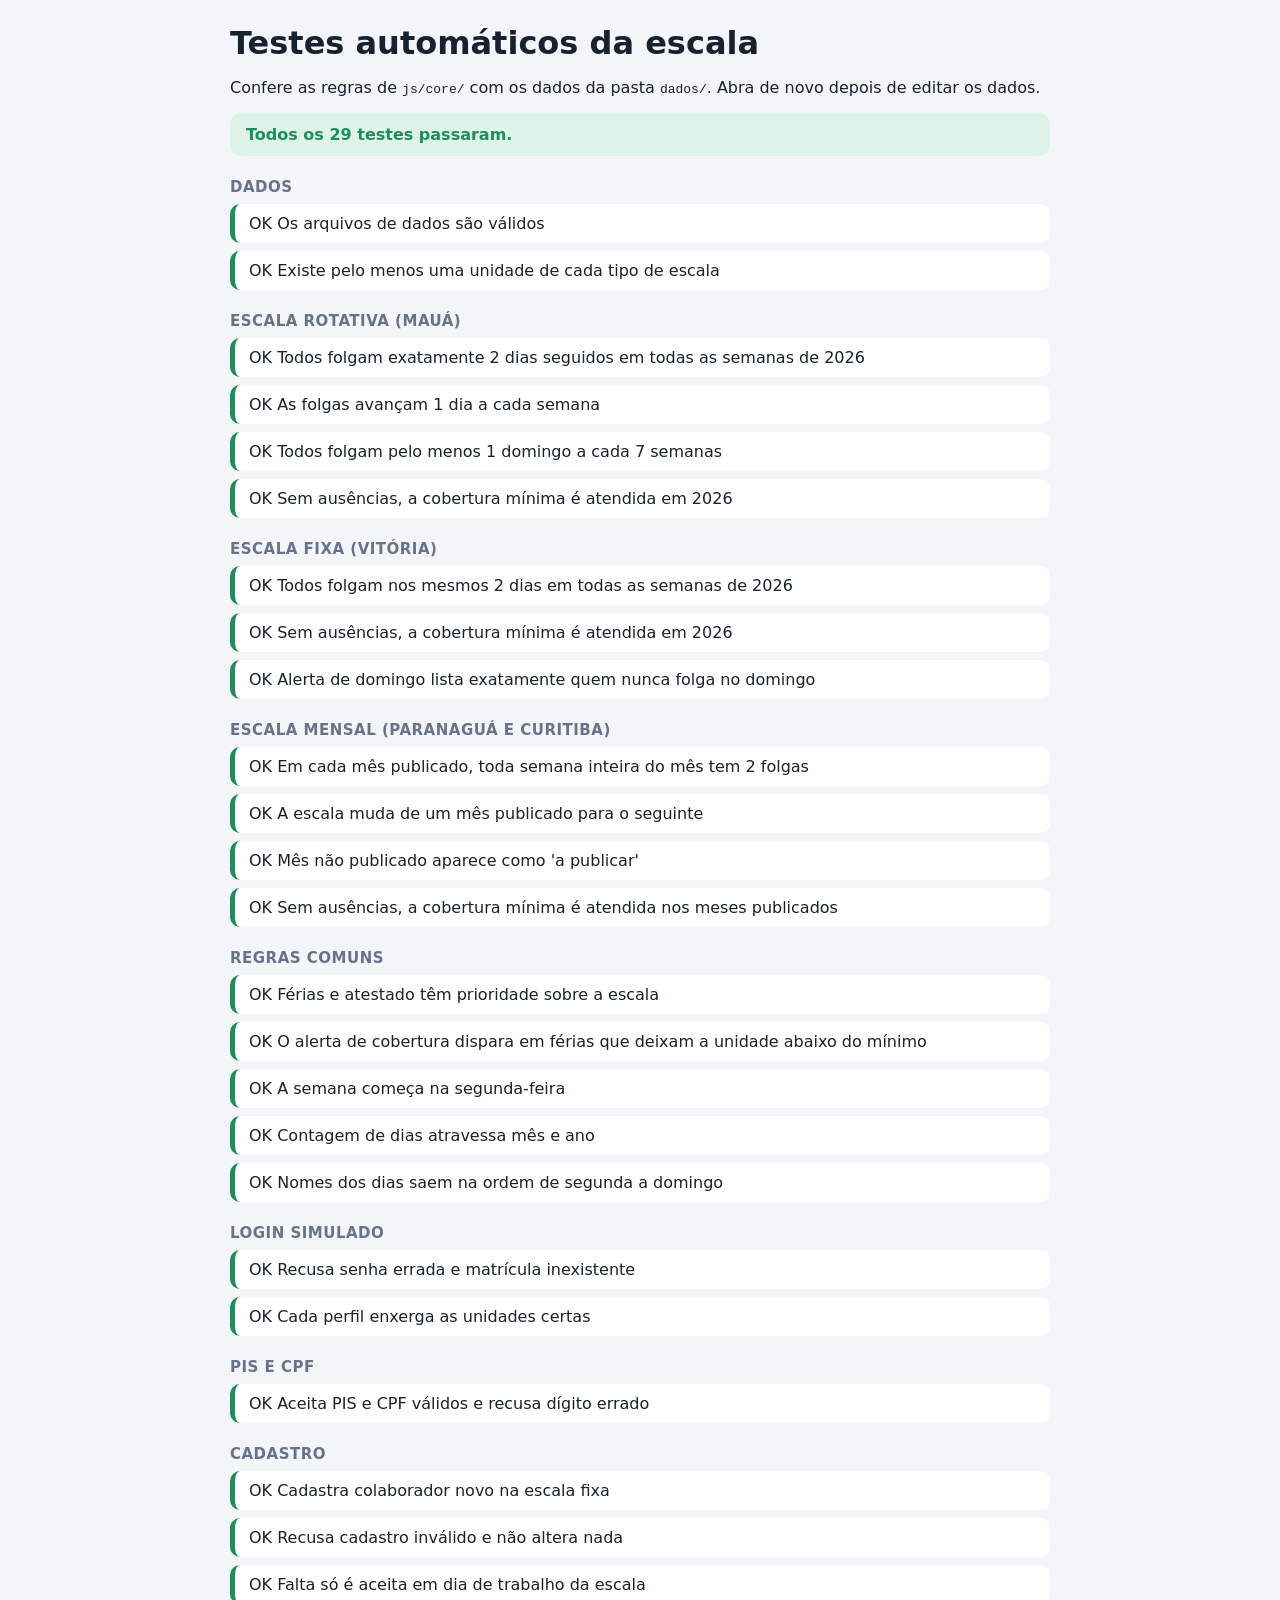
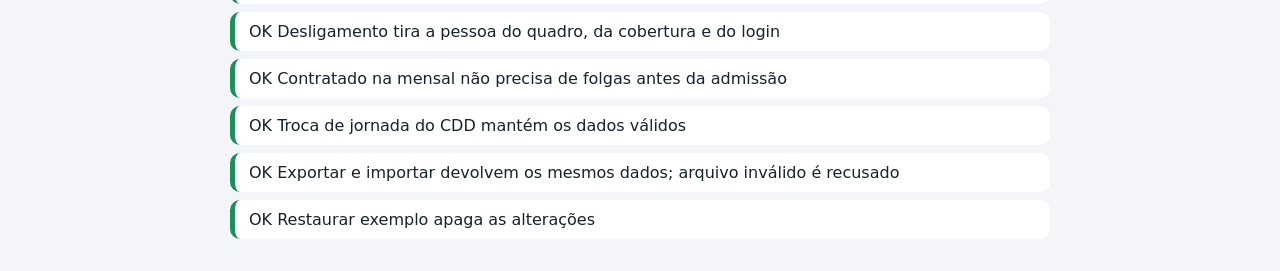
==== testes.html @ 209cbd1e "Cadastro de jornada, equipe e ocorrências com perfis de liderança (v0.5) Etapa 1 do plano de absente" ====
<!DOCTYPE html>
<html lang="pt-BR">
<head>
  <meta charset="UTF-8">
  <meta name="viewport" content="width=device-width, initial-scale=1">
  <meta name="robots" content="noindex, nofollow">
  <link rel="icon" href="data:image/svg+xml,%3Csvg xmlns=%27http://www.w3.org/2000/svg%27 viewBox=%270 0 64 64%27%3E%3Crect width=%2764%27 height=%2764%27 rx=%2714%27 fill=%27%23f5b800%27/%3E%3Ctext x=%2732%27 y=%2742%27 font-family=%27Arial%27 font-size=%2724%27 font-weight=%27bold%27 text-anchor=%27middle%27 fill=%27%230d1b2e%27%3E5x2%3C/text%3E%3C/svg%3E">
  <title>Escala 5x2 - Testes automáticos</title>
  <style>
    body { font-family: "Segoe UI", system-ui, Arial, sans-serif; background: #f3f5f9; color: #17212f; margin: 0; padding: 24px; }
    main { max-width: 820px; margin: 0 auto; }
    h1 { margin: 0 0 6px; }
    h2 { font-size: 15px; margin: 22px 0 8px; color: #667388; text-transform: uppercase; letter-spacing: .5px; }
    #resumo { font-weight: 700; padding: 12px 16px; border-radius: 12px; }
    .ok-geral { background: #ddf3e8; color: #1e8e5a; }
    .falha-geral { background: #fde3e0; color: #c0392b; }
    ul { list-style: none; padding: 0; margin: 0; }
    li { background: #fff; border-radius: 10px; padding: 10px 14px; margin-bottom: 8px; border-left: 5px solid #1e8e5a; }
    li.falha { border-color: #c0392b; }
    li small { display: block; color: #c0392b; margin-top: 4px; }
  </style>
</head>
<body>
<main>
  <h1>Testes automáticos da escala</h1>
  <p>Confere as regras de <code>js/core/</code> com os dados da pasta <code>dados/</code>. Abra de novo depois de editar os dados.</p>
  <p id="resumo"></p>
  <div id="lista"></div>
</main>

<script src="dados/geral.js"></script>
<script src="dados/unidades/maua.js"></script>
<script src="dados/unidades/vitoria.js"></script>
<script src="dados/unidades/paranagua.js"></script>
<script src="dados/unidades/curitiba.js"></script>
<script src="js/core/datas.js"></script>
<script src="js/core/documentos.js"></script>
<script src="js/core/regras/base.js"></script>
<script src="js/core/regras/fixa.js"></script>
<script src="js/core/regras/rotativa.js"></script>
<script src="js/core/regras/mensal.js"></script>
<script src="js/core/escala.js"></script>
<script src="js/core/repositorio.js"></script>
<script src="js/core/sessao.js"></script>
<script>
(function () {
  "use strict";
  const E = window.Escala;
  // Chave própria: os testes nunca mexem nos dados que o usuário cadastrou.
  E.repositorio.carregar({ chave: "escala5x2.testes", limpar: true });
  const { datas: D, escala: R, sessao: S, regras, repositorio: Repo, documentos: Doc } = E;
  const dados = () => E.dados;
  const grupos = [];
  let grupo = null;

  const secao = (nome) => { grupo = { nome, itens: [] }; grupos.push(grupo); };
  function teste(nome, fn) {
    try {
      const r = fn();
      grupo.itens.push({ nome, ok: r === true, msg: r === true ? "" : String(r) });
    } catch (e) {
      grupo.itens.push({ nome, ok: false, msg: e.message });
    }
  }

  /* ---------- Apoio ---------- */
  const ANO = 2026;
  const doTipo = (tipo) => R.unidades().filter((u) => u.tipoEscala === tipo);
  const segundasDoAno = () => {
    const s0 = D.segundaDaSemana(new Date(ANO, 0, 5));
    return Array.from({ length: 52 }, (_, i) => D.addDias(s0, i * 7));
  };
  const diasDoAno = () => Array.from({ length: 365 }, (_, i) => D.addDias(new Date(ANO, 0, 1), i));
  const folgasNaSemana = (p, seg) =>
    Array.from({ length: 7 }, (_, i) => D.addDias(seg, i)).filter((d) => R.situacaoNaEscala(p, d) === "folga").map((d) => d.getDay());
  const mesesPublicados = (u) => Object.keys(u.meses).sort().map((k) => D.deIso(`${k}-01`));
  const diasDoMes = (m) => Array.from({ length: D.diasNoMes(m) }, (_, i) => new Date(m.getFullYear(), m.getMonth(), i + 1));

  function coberturaSemAusencias(u, dias) {
    for (const d of dias) {
      for (const [funcao, minimo] of Object.entries(u.coberturaMinima)) {
        const n = u.equipe.filter((p) => p.funcao === funcao && R.situacaoNaEscala(p, d) === "trabalho").length;
        if (n < minimo) return `${u.nome}, ${D.iso(d)}: ${n} ${funcao}s (mínimo ${minimo})`;
      }
    }
    return true;
  }

  /* ---------- Dados ---------- */
  secao("Dados");
  teste("Os arquivos de dados são válidos", () => {
    const erros = R.validarDados();
    return erros.length === 0 || erros.join(" | ");
  });
  teste("Existe pelo menos uma unidade de cada tipo de escala", () =>
    ["rotativa", "fixa", "mensal"].every((t) => doTipo(t).length) || "falta algum tipo");

  /* ---------- Rotativa ---------- */
  secao("Escala rotativa (Mauá)");
  teste(`Todos folgam exatamente 2 dias seguidos em todas as semanas de ${ANO}`, () => {
    for (const u of doTipo("rotativa")) for (const p of u.equipe) for (const seg of segundasDoAno()) {
      const f = folgasNaSemana(p, seg);
      if (f.length !== 2) return `${p.nome}, semana de ${D.iso(seg)}: ${f.length} folgas`;
    }
    return true;
  });
  teste("As folgas avançam 1 dia a cada semana", () => {
    const inicioDoPar = (dias) => {
      const idx = dias.map((d) => (d + 6) % 7);
      return idx.find((k) => idx.includes((k + 1) % 7));
    };
    for (const u of doTipo("rotativa")) for (const p of u.equipe) {
      const semanas = segundasDoAno();
      for (let i = 1; i < semanas.length; i++) {
        const antes = inicioDoPar(regras.rotativa.folgasDaSemana(p, semanas[i - 1], u));
        const depois = inicioDoPar(regras.rotativa.folgasDaSemana(p, semanas[i], u));
        if (depois !== (antes + 1) % 7) return `${p.nome}: não avançou na semana de ${D.iso(semanas[i])}`;
      }
    }
    return true;
  });
  teste("Todos folgam pelo menos 1 domingo a cada 7 semanas", () => {
    for (const u of doTipo("rotativa")) for (const p of u.equipe) {
      const doms = segundasDoAno().map((s) => D.addDias(s, 6));
      for (let i = 0; i + 7 <= doms.length; i++) {
        if (!doms.slice(i, i + 7).some((d) => R.situacaoNaEscala(p, d) === "folga")) return `${p.nome}: sem domingo a partir de ${D.iso(doms[i])}`;
      }
    }
    return true;
  });
  teste(`Sem ausências, a cobertura mínima é atendida em ${ANO}`, () => {
    for (const u of doTipo("rotativa")) { const r = coberturaSemAusencias(u, diasDoAno()); if (r !== true) return r; }
    return true;
  });

  /* ---------- Fixa ---------- */
  secao("Escala fixa (Vitória)");
  teste(`Todos folgam nos mesmos 2 dias em todas as semanas de ${ANO}`, () => {
    for (const u of doTipo("fixa")) for (const p of u.equipe) {
      const esperado = [...p.folgas].sort().join();
      for (const seg of segundasDoAno()) {
        const f = folgasNaSemana(p, seg).sort().join();
        if (f !== esperado) return `${p.nome}, semana de ${D.iso(seg)}: ${f} (esperado ${esperado})`;
      }
    }
    return true;
  });
  teste(`Sem ausências, a cobertura mínima é atendida em ${ANO}`, () => {
    for (const u of doTipo("fixa")) { const r = coberturaSemAusencias(u, diasDoAno()); if (r !== true) return r; }
    return true;
  });
  teste("Alerta de domingo lista exatamente quem nunca folga no domingo", () => {
    for (const u of doTipo("fixa")) {
      const esperado = u.equipe.filter((p) => !p.folgas.includes(0)).map((p) => p.matricula).join();
      const obtido = R.semDomingoDeFolga(u, D.hoje()).map((p) => p.matricula).join();
      if (esperado !== obtido) return `${u.nome}: esperado [${esperado}], obtido [${obtido}]`;
    }
    return true;
  });

  /* ---------- Mensal ---------- */
  secao("Escala mensal (Paranaguá e Curitiba)");
  teste("Em cada mês publicado, toda semana inteira do mês tem 2 folgas", () => {
    for (const u of doTipo("mensal")) for (const m of mesesPublicados(u)) {
      const fim = D.addDias(D.addMeses(m, 1), -1);
      for (let seg = D.segundaDaSemana(m); seg <= fim; seg = D.addDias(seg, 7)) {
        if (seg < m || D.addDias(seg, 6) > fim) continue; // semana atravessa o mês
        for (const p of u.equipe) {
          const f = folgasNaSemana(p, seg);
          if (f.length !== 2) return `${u.nome}, ${p.nome}, semana de ${D.iso(seg)}: ${f.length} folgas`;
        }
      }
    }
    return true;
  });
  teste("A escala muda de um mês publicado para o seguinte", () => {
    for (const u of doTipo("mensal")) {
      const chaves = Object.keys(u.meses).sort();
      for (let i = 1; i < chaves.length; i++) {
        const mudou = u.equipe.some((p) => u.meses[chaves[i]].folgas[p.matricula].join() !== u.meses[chaves[i - 1]].folgas[p.matricula].join());
        if (!mudou) return `${u.nome}: ${chaves[i]} igual a ${chaves[i - 1]}`;
      }
    }
    return true;
  });
  teste("Mês não publicado aparece como 'a publicar'", () => {
    const u = doTipo("mensal").find((x) => !x.meses["2026-11"]);
    if (!u) return true;
    return R.situacao(u.equipe[0], new Date(2026, 10, 10)) === "pendente" && R.statusDia(u, new Date(2026, 10, 10)) === "pendente"
      || "não ficou pendente";
  });
  teste("Sem ausências, a cobertura mínima é atendida nos meses publicados", () => {
    for (const u of doTipo("mensal")) {
      const r = coberturaSemAusencias(u, mesesPublicados(u).flatMap(diasDoMes));
      if (r !== true) return r;
    }
    return true;
  });

  /* ---------- Comum ---------- */
  secao("Regras comuns");
  teste("Férias e atestado têm prioridade sobre a escala", () => {
    for (const u of R.unidades()) for (const a of u.ausencias) {
      const p = R.porMatricula(a.matricula);
      for (const dia of [a.inicio, a.fim]) {
        if (R.situacao(p, D.deIso(dia)) !== a.tipo) return `${p.nome} em ${dia} não aparece como ${a.tipo}`;
      }
    }
    return true;
  });
  teste("O alerta de cobertura dispara em férias que deixam a unidade abaixo do mínimo", () => {
    const u = R.unidade("maua");
    const ferias = u.ausencias.find((a) => a.tipo === "ferias");
    for (let d = D.deIso(ferias.inicio); d <= D.deIso(ferias.fim); d = D.addDias(d, 1)) {
      if (R.statusDia(u, d) === "baixa") return true;
    }
    return "nenhum dia abaixo do mínimo durante as férias";
  });
  teste("A semana começa na segunda-feira", () =>
    D.iso(D.segundaDaSemana(D.deIso("2026-10-04"))) === "2026-09-28" || "início da semana errado");
  teste("Contagem de dias atravessa mês e ano", () =>
    D.diasEntre(D.deIso("2026-12-30"), D.deIso("2027-01-02")) === 3 || "contagem errada");
  teste("Nomes dos dias saem na ordem de segunda a domingo", () =>
    D.nomesDias([0, 6]) === "Sábado e Domingo" || D.nomesDias([0, 6]));

  /* ---------- Login ---------- */
  secao("Login simulado");
  const senha = () => dados().senhaDemo;
  teste("Recusa senha errada e matrícula inexistente", () =>
    (!!S.entrar("10001", "senha-errada").erro && !!S.entrar("99999", senha()).erro) || "aceitou acesso inválido");
  teste("Cada perfil enxerga as unidades certas", () => {
    const vis = (m) => S.entrar(m, senha()).usuario;
    const c = vis("10001"), s = vis("92001"), co = vis("80002"), g = vis("90000");
    S.sair();
    const ok = c.perfil === "colaborador" && c.unidadeIds.join() === "maua" &&
               s.perfil === "supervisor" && s.unidadeIds.join() === "vitoria" &&
               co.perfil === "coordenador" && co.unidadeIds.join() === "paranagua,curitiba" &&
               g.perfil === "gerente" && g.unidadeIds.length === R.unidades().length;
    return ok || JSON.stringify({ c, s, co, g });
  });

  /* ---------- Documentos ---------- */
  secao("PIS e CPF");
  teste("Aceita PIS e CPF válidos e recusa dígito errado", () =>
    (Doc.pisValido("14087560224") && !Doc.pisValido("14087560225") &&
     Doc.cpfValido("52998224725") && !Doc.cpfValido("52998224726") &&
     !Doc.pisOuCpfValido("11111111111")) || "validação de documento errada");

  /* ---------- Cadastro (repositório) ---------- */
  secao("Cadastro");
  const novo = (extra = {}) => ({ nome: "Teste Silva", matricula: "29999", pis: "52998224725", funcao: "Motorista", rota: "Rota 299", folgas: [6, 0], ...extra });

  teste("Cadastra colaborador novo na escala fixa", () => {
    const r = Repo.salvarPessoa("vitoria", novo());
    if (r.erros) return r.erros.join(" | ");
    const p = R.porMatricula("29999");
    return (p && R.situacao(p, D.deIso("2026-10-03")) === "folga" && R.situacao(p, D.deIso("2026-10-05")) === "trabalho") || "não entrou na escala";
  });
  teste("Recusa cadastro inválido e não altera nada", () => {
    const antes = JSON.stringify(E.dados);
    const casos = [
      Repo.salvarPessoa("vitoria", novo({ matricula: "29998", pis: "11293438965" })), // PIS repetido
      Repo.salvarPessoa("vitoria", novo({ matricula: "29998", pis: "12345678901" })), // PIS inválido
      Repo.salvarPessoa("vitoria", novo({ matricula: "29998", folgas: [3, 3] })),     // folgas iguais
      Repo.salvarPessoa("vitoria", novo({ pis: "39053344705" })),                     // matrícula repetida
    ];
    const aceitou = casos.findIndex((r) => !r.erros);
    if (aceitou >= 0) return `caso ${aceitou + 1} foi aceito`;
    return JSON.stringify(E.dados) === antes || "os dados mudaram mesmo com erro";
  });
  teste("Falta só é aceita em dia de trabalho da escala", () => {
    // Folgas de sábado e domingo: 27/09 é domingo, 28/09 é segunda.
    const folga = Repo.salvarOcorrencia("vitoria", { matricula: "29999", tipo: "falta", inicio: "2026-09-27", fim: "2026-09-27" });
    const trabalho = Repo.salvarOcorrencia("vitoria", { matricula: "29999", tipo: "falta", inicio: "2026-09-28", fim: "2026-09-28" });
    return (!!folga.erros && trabalho.ok && R.situacao(R.porMatricula("29999"), D.deIso("2026-09-28")) === "falta") || "regra da falta errada";
  });
  teste("Desligamento tira a pessoa do quadro, da cobertura e do login", () => {
    const r = Repo.desligarPessoa("29999", "2026-09-30"); // data no passado
    if (r.erros) return r.erros.join(" | ");
    const p = R.porMatricula("29999");
    const u = R.unidade("vitoria");
    const fora = R.situacao(p, D.deIso("2026-10-01")) === "inativo" && !R.equipeAtiva(u, D.deIso("2026-10-01")).includes(p);
    const dentro = R.situacao(p, D.deIso("2026-09-28")) === "falta"; // histórico preservado
    return (fora && dentro && !!S.entrar("29999", senha()).erro) || "desligamento não aplicado";
  });
  teste("Contratado na mensal não precisa de folgas antes da admissão", () => {
    const base = { nome: "Novo Mensal", matricula: "49999", pis: "39053344705", funcao: "Ajudante", rota: "Rota 499", admissao: "2026-10-01" };
    const semOutubro = Repo.salvarPessoa("curitiba", { ...base, folgasMensais: { "2026-11": [2, 3] } });
    const completo = Repo.salvarPessoa("curitiba", { ...base, folgasMensais: { "2026-10": [2, 3], "2026-11": [2, 3] } });
    return (!!semOutubro.erros && completo.ok) || JSON.stringify({ semOutubro, completo });
  });
  teste("Troca de jornada do CDD mantém os dados válidos", () => {
    const r = Repo.salvarUnidade("vitoria", { tipoEscala: "rotativa", inicioCiclo: "2026-01-05", coberturaMinima: { Motorista: 2, Ajudante: 2 } });
    const volta = Repo.salvarUnidade("vitoria", { tipoEscala: "fixa", coberturaMinima: { Motorista: 2, Ajudante: 2 } });
    return (r.ok && volta.ok && R.porMatricula("20001").folgas.join() === "6,0") || JSON.stringify({ r, volta });
  });
  teste("Exportar e importar devolvem os mesmos dados; arquivo inválido é recusado", () => {
    const texto = Repo.exportar();
    const lixo = Repo.importar("isto não é json");
    const ok = Repo.importar(texto);
    return (!!lixo.erros && ok.ok && Repo.exportar().includes('"49999"')) || "exportação/importação falhou";
  });
  teste("Restaurar exemplo apaga as alterações", () => {
    Repo.restaurarExemplo();
    return (!R.porMatricula("29999") && !R.porMatricula("49999") && !Repo.personalizado()) || "exemplo não restaurado";
  });

  /* ---------- Resultado ---------- */
  const todos = grupos.flatMap((g) => g.itens);
  const falhas = todos.filter((r) => !r.ok).length;
  const resumo = document.getElementById("resumo");
  resumo.textContent = falhas ? `${falhas} de ${todos.length} testes falharam.` : `Todos os ${todos.length} testes passaram.`;
  resumo.className = falhas ? "falha-geral" : "ok-geral";

  const lista = document.getElementById("lista");
  grupos.forEach((g) => {
    const h = document.createElement("h2");
    h.textContent = g.nome;
    const ul = document.createElement("ul");
    g.itens.forEach((r) => {
      const li = document.createElement("li");
      li.className = r.ok ? "" : "falha";
      li.textContent = (r.ok ? "OK  " : "FALHOU  ") + r.nome;
      if (!r.ok) {
        const s = document.createElement("small");
        s.textContent = r.msg;
        li.appendChild(s);
      }
      ul.appendChild(li);
    });
    lista.append(h, ul);
  });
})();
</script>
</body>
</html>
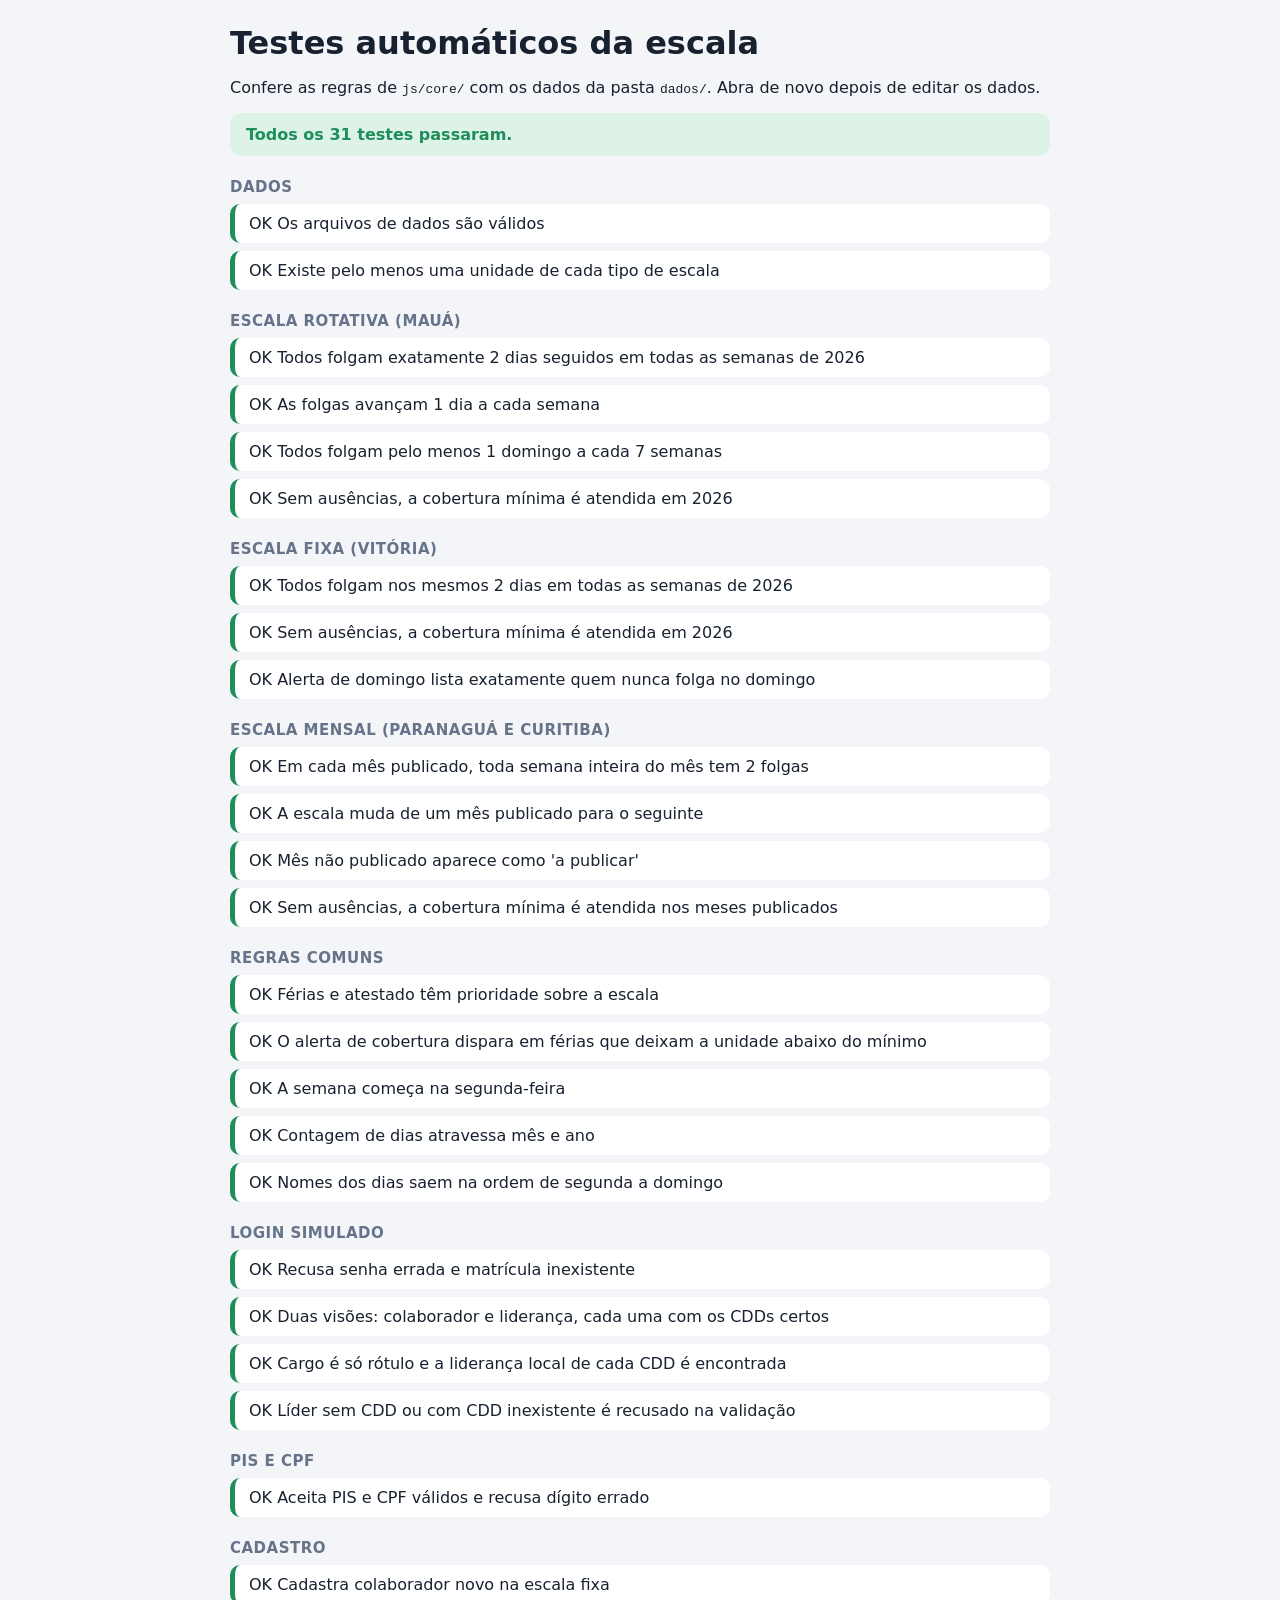
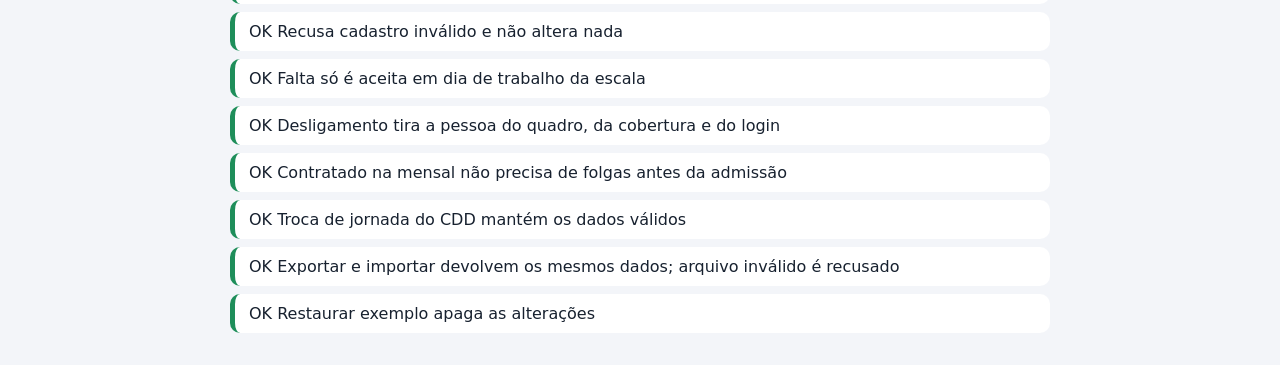
==== commit d213a526: "Duas visões: Liderança e Colaborador (v0.6) Supervisor, coordenador e gerente viam as mesmas telas; " ====
--- a/testes.html
+++ b/testes.html
@@ -28,20 +28,20 @@
   <div id="lista"></div>
 </main>
 
-<script src="dados/geral.js"></script>
-<script src="dados/unidades/maua.js"></script>
-<script src="dados/unidades/vitoria.js"></script>
-<script src="dados/unidades/paranagua.js"></script>
-<script src="dados/unidades/curitiba.js"></script>
-<script src="js/core/datas.js"></script>
-<script src="js/core/documentos.js"></script>
-<script src="js/core/regras/base.js"></script>
-<script src="js/core/regras/fixa.js"></script>
-<script src="js/core/regras/rotativa.js"></script>
-<script src="js/core/regras/mensal.js"></script>
-<script src="js/core/escala.js"></script>
-<script src="js/core/repositorio.js"></script>
-<script src="js/core/sessao.js"></script>
+<script src="dados/geral.js?v=0.6"></script>
+<script src="dados/unidades/maua.js?v=0.6"></script>
+<script src="dados/unidades/vitoria.js?v=0.6"></script>
+<script src="dados/unidades/paranagua.js?v=0.6"></script>
+<script src="dados/unidades/curitiba.js?v=0.6"></script>
+<script src="js/core/datas.js?v=0.6"></script>
+<script src="js/core/documentos.js?v=0.6"></script>
+<script src="js/core/regras/base.js?v=0.6"></script>
+<script src="js/core/regras/fixa.js?v=0.6"></script>
+<script src="js/core/regras/rotativa.js?v=0.6"></script>
+<script src="js/core/regras/mensal.js?v=0.6"></script>
+<script src="js/core/escala.js?v=0.6"></script>
+<script src="js/core/repositorio.js?v=0.6"></script>
+<script src="js/core/sessao.js?v=0.6"></script>
 <script>
 (function () {
   "use strict";
@@ -228,15 +228,30 @@
   const senha = () => dados().senhaDemo;
   teste("Recusa senha errada e matrícula inexistente", () =>
     (!!S.entrar("10001", "senha-errada").erro && !!S.entrar("99999", senha()).erro) || "aceitou acesso inválido");
-  teste("Cada perfil enxerga as unidades certas", () => {
+  teste("Duas visões: colaborador e liderança, cada uma com os CDDs certos", () => {
     const vis = (m) => S.entrar(m, senha()).usuario;
-    const c = vis("10001"), s = vis("92001"), co = vis("80002"), g = vis("90000");
+    const c = vis("10001"), sup = vis("92001"), coord = vis("80002"), ger = vis("90000");
     S.sair();
     const ok = c.perfil === "colaborador" && c.unidadeIds.join() === "maua" &&
-               s.perfil === "supervisor" && s.unidadeIds.join() === "vitoria" &&
-               co.perfil === "coordenador" && co.unidadeIds.join() === "paranagua,curitiba" &&
-               g.perfil === "gerente" && g.unidadeIds.length === R.unidades().length;
-    return ok || JSON.stringify({ c, s, co, g });
+               [sup, coord, ger].every((l) => l.perfil === "lideranca") &&
+               sup.unidadeIds.join() === "vitoria" &&
+               coord.unidadeIds.join() === "paranagua,curitiba" &&
+               ger.unidadeIds.length === R.unidades().length;
+    return ok || JSON.stringify({ c, sup, coord, ger });
+  });
+  teste("Cargo é só rótulo e a liderança local de cada CDD é encontrada", () => {
+    const ger = S.entrar("90000", senha()).usuario;
+    S.sair();
+    return (ger.funcao === "Gerente regional" &&
+            R.unidades().every((u) => R.liderancaLocal(u).length === 1)) || "liderança local ausente";
+  });
+  teste("Líder sem CDD ou com CDD inexistente é recusado na validação", () => {
+    const original = JSON.stringify(dados().liderancas);
+    dados().liderancas.push({ matricula: "70001", nome: "Sem Unidade", cargo: "Supervisor", unidades: [] });
+    dados().liderancas.push({ matricula: "70002", nome: "Unidade Errada", cargo: "Supervisor", unidades: ["xyz"] });
+    const erros = R.validarDados();
+    dados().liderancas = JSON.parse(original);
+    return (erros.length === 2) || erros.join(" | ");
   });
 
   /* ---------- Documentos ---------- */
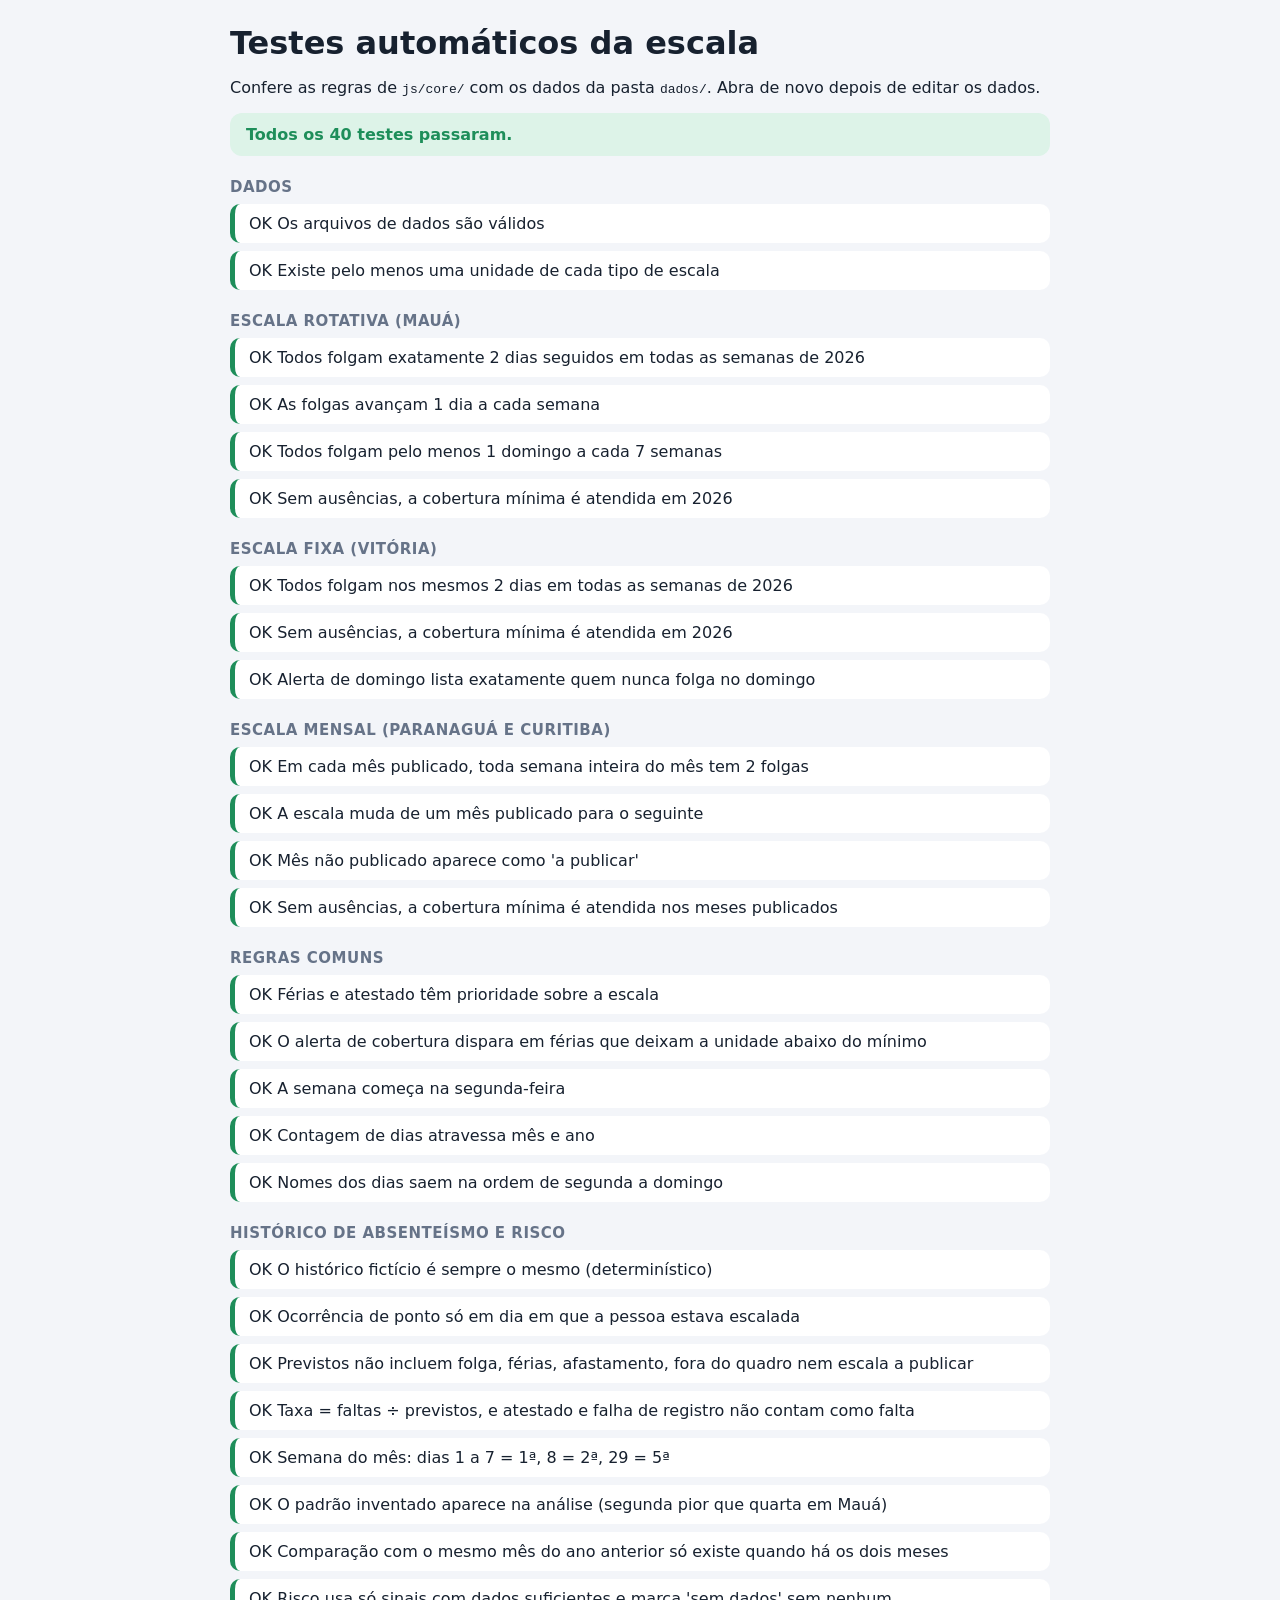
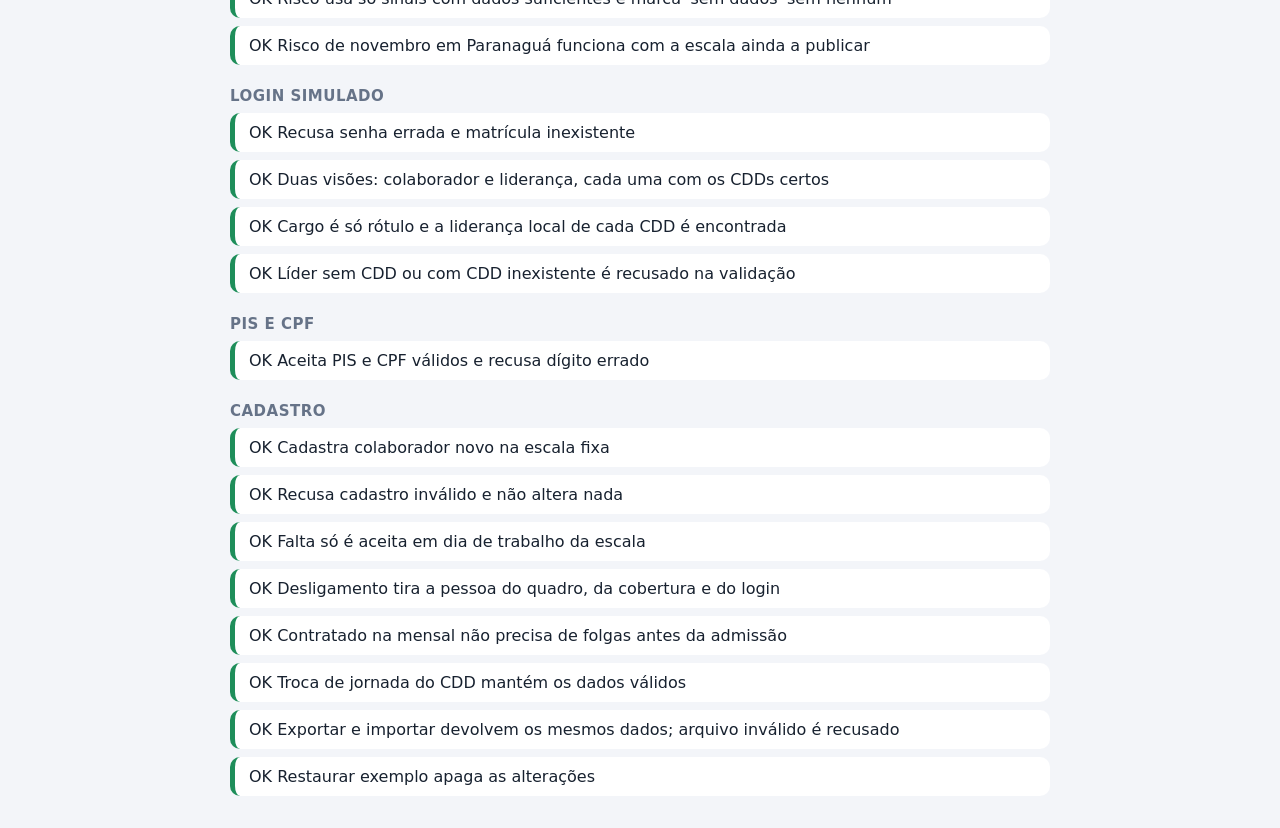
==== commit b08b019d: "Análise histórica de absenteísmo e calendário de risco (v0.9) Itens 2 e 3 do pedido do MBL, com hist" ====
--- a/testes.html
+++ b/testes.html
@@ -4,8 +4,8 @@
   <meta charset="UTF-8">
   <meta name="viewport" content="width=device-width, initial-scale=1">
   <meta name="robots" content="noindex, nofollow">
-  <link rel="icon" href="data:image/svg+xml,%3Csvg xmlns=%27http://www.w3.org/2000/svg%27 viewBox=%270 0 64 64%27%3E%3Crect width=%2764%27 height=%2764%27 rx=%2714%27 fill=%27%23f5b800%27/%3E%3Ctext x=%2732%27 y=%2742%27 font-family=%27Arial%27 font-size=%2724%27 font-weight=%27bold%27 text-anchor=%27middle%27 fill=%27%230d1b2e%27%3E5x2%3C/text%3E%3C/svg%3E">
-  <title>Escala 5x2 - Testes automáticos</title>
+  <link rel="icon" type="image/svg+xml" href="img/icone.svg?v=0.9">
+  <title>Consulta de Escala - Testes automáticos</title>
   <style>
     body { font-family: "Segoe UI", system-ui, Arial, sans-serif; background: #f3f5f9; color: #17212f; margin: 0; padding: 24px; }
     main { max-width: 820px; margin: 0 auto; }
@@ -28,20 +28,22 @@
   <div id="lista"></div>
 </main>
 
-<script src="dados/geral.js?v=0.6"></script>
-<script src="dados/unidades/maua.js?v=0.6"></script>
-<script src="dados/unidades/vitoria.js?v=0.6"></script>
-<script src="dados/unidades/paranagua.js?v=0.6"></script>
-<script src="dados/unidades/curitiba.js?v=0.6"></script>
-<script src="js/core/datas.js?v=0.6"></script>
-<script src="js/core/documentos.js?v=0.6"></script>
-<script src="js/core/regras/base.js?v=0.6"></script>
-<script src="js/core/regras/fixa.js?v=0.6"></script>
-<script src="js/core/regras/rotativa.js?v=0.6"></script>
-<script src="js/core/regras/mensal.js?v=0.6"></script>
-<script src="js/core/escala.js?v=0.6"></script>
-<script src="js/core/repositorio.js?v=0.6"></script>
-<script src="js/core/sessao.js?v=0.6"></script>
+<script src="dados/geral.js?v=0.9"></script>
+<script src="dados/unidades/maua.js?v=0.9"></script>
+<script src="dados/unidades/vitoria.js?v=0.9"></script>
+<script src="dados/unidades/paranagua.js?v=0.9"></script>
+<script src="dados/unidades/curitiba.js?v=0.9"></script>
+<script src="dados/historico-ficticio.js?v=0.9"></script>
+<script src="js/core/datas.js?v=0.9"></script>
+<script src="js/core/documentos.js?v=0.9"></script>
+<script src="js/core/regras/base.js?v=0.9"></script>
+<script src="js/core/regras/fixa.js?v=0.9"></script>
+<script src="js/core/regras/rotativa.js?v=0.9"></script>
+<script src="js/core/regras/mensal.js?v=0.9"></script>
+<script src="js/core/escala.js?v=0.9"></script>
+<script src="js/core/historico.js?v=0.9"></script>
+<script src="js/core/repositorio.js?v=0.9"></script>
+<script src="js/core/sessao.js?v=0.9"></script>
 <script>
 (function () {
   "use strict";
@@ -222,6 +224,57 @@
     D.diasEntre(D.deIso("2026-12-30"), D.deIso("2027-01-02")) === 3 || "contagem errada");
   teste("Nomes dos dias saem na ordem de segunda a domingo", () =>
     D.nomesDias([0, 6]) === "Sábado e Domingo" || D.nomesDias([0, 6]));
+
+  /* ---------- Histórico e risco ---------- */
+  secao("Histórico de absenteísmo e risco");
+  const H = E.historico;
+  teste("O histórico fictício é sempre o mesmo (determinístico)", () => {
+    const a = JSON.stringify(H.ocorrencias());
+    R.reindexar(); // força gerar de novo
+    const b = JSON.stringify(H.ocorrencias());
+    return (a === b && H.ocorrencias().length > 50) || `diferente ou vazio (${H.ocorrencias().length} ocorrências)`;
+  });
+  teste("Ocorrência de ponto só em dia em que a pessoa estava escalada", () => {
+    const ruim = H.ocorrencias().find((o) => R.situacao(R.porMatricula(o.matricula), D.deIso(o.data)) !== "trabalho");
+    return !ruim || `${ruim.matricula} em ${ruim.data}`;
+  });
+  teste("Previstos não incluem folga, férias, afastamento, fora do quadro nem escala a publicar", () => {
+    for (const u of R.unidades()) {
+      const ruim = H.registros(u).find((x) => R.situacaoNaEscala(R.porMatricula(x.matricula), x.data) !== "trabalho" ||
+        ["ferias", "afastamento", "inativo"].includes(R.situacao(R.porMatricula(x.matricula), x.data)));
+      if (ruim) return `${u.nome}: ${ruim.matricula} em ${D.iso(ruim.data)}`;
+    }
+    return true;
+  });
+  teste("Taxa = faltas ÷ previstos, e atestado e falha de registro não contam como falta", () => {
+    const r = H.resumir([{ tipo: "presenca" }, { tipo: "falta" }, { tipo: "atestado" }, { tipo: "falha_registro" }]);
+    return (r.previstos === 4 && r.faltas === 1 && r.atestados === 1 && r.falhas === 1 && r.taxa === 0.25) || JSON.stringify(r);
+  });
+  teste("Semana do mês: dias 1 a 7 = 1ª, 8 = 2ª, 29 = 5ª", () =>
+    (H.semanaDoMes(D.deIso("2026-11-01")) === 1 && H.semanaDoMes(D.deIso("2026-11-07")) === 1 &&
+     H.semanaDoMes(D.deIso("2026-11-08")) === 2 && H.semanaDoMes(D.deIso("2026-11-29")) === 5) || "semana errada");
+  teste("O padrão inventado aparece na análise (segunda pior que quarta em Mauá)", () => {
+    const dias = H.porDiaSemana(R.unidade("maua"), H.janela(15));
+    const seg = dias.find((x) => x.dia === 1).taxa, qua = dias.find((x) => x.dia === 3).taxa;
+    return seg > qua || `segunda ${seg} x quarta ${qua}`;
+  });
+  teste("Comparação com o mesmo mês do ano anterior só existe quando há os dois meses", () => {
+    const meses = H.porMes(R.unidade("vitoria"));
+    const set26 = meses.find((m) => D.chaveMes(m.mes) === "2026-09");
+    const out25 = meses.find((m) => D.chaveMes(m.mes) === "2025-10");
+    return (set26.varAnoAnterior != null && out25.varAnoAnterior == null && out25.varMesAnterior != null) || "comparação errada";
+  });
+  teste("Risco usa só sinais com dados suficientes e marca 'sem dados' sem nenhum", () => {
+    const u = R.unidade("curitiba");
+    const nov = H.riscoDoDia(u, D.deIso("2026-11-19"));
+    const sinaisOk = Object.values(nov.sinais).every((s) => s.usado === (s.previstos >= H.MIN_PREVISTOS));
+    const longe = H.riscoDoDia(u, D.deIso("2031-03-10")); // ano anterior sem histórico, mas sinais recentes existem
+    return (sinaisOk && ["normal", "atencao", "alto"].includes(nov.nivel) && longe.sinais.anoAnterior.usado === false) || JSON.stringify(nov.sinais);
+  });
+  teste("Risco de novembro em Paranaguá funciona com a escala ainda a publicar", () => {
+    const r = H.riscoDoDia(R.unidade("paranagua"), D.deIso("2026-11-16"));
+    return (r.escalados === null && r.estimativa != null) || JSON.stringify({ escalados: r.escalados, estimativa: r.estimativa });
+  });
 
   /* ---------- Login ---------- */
   secao("Login simulado");
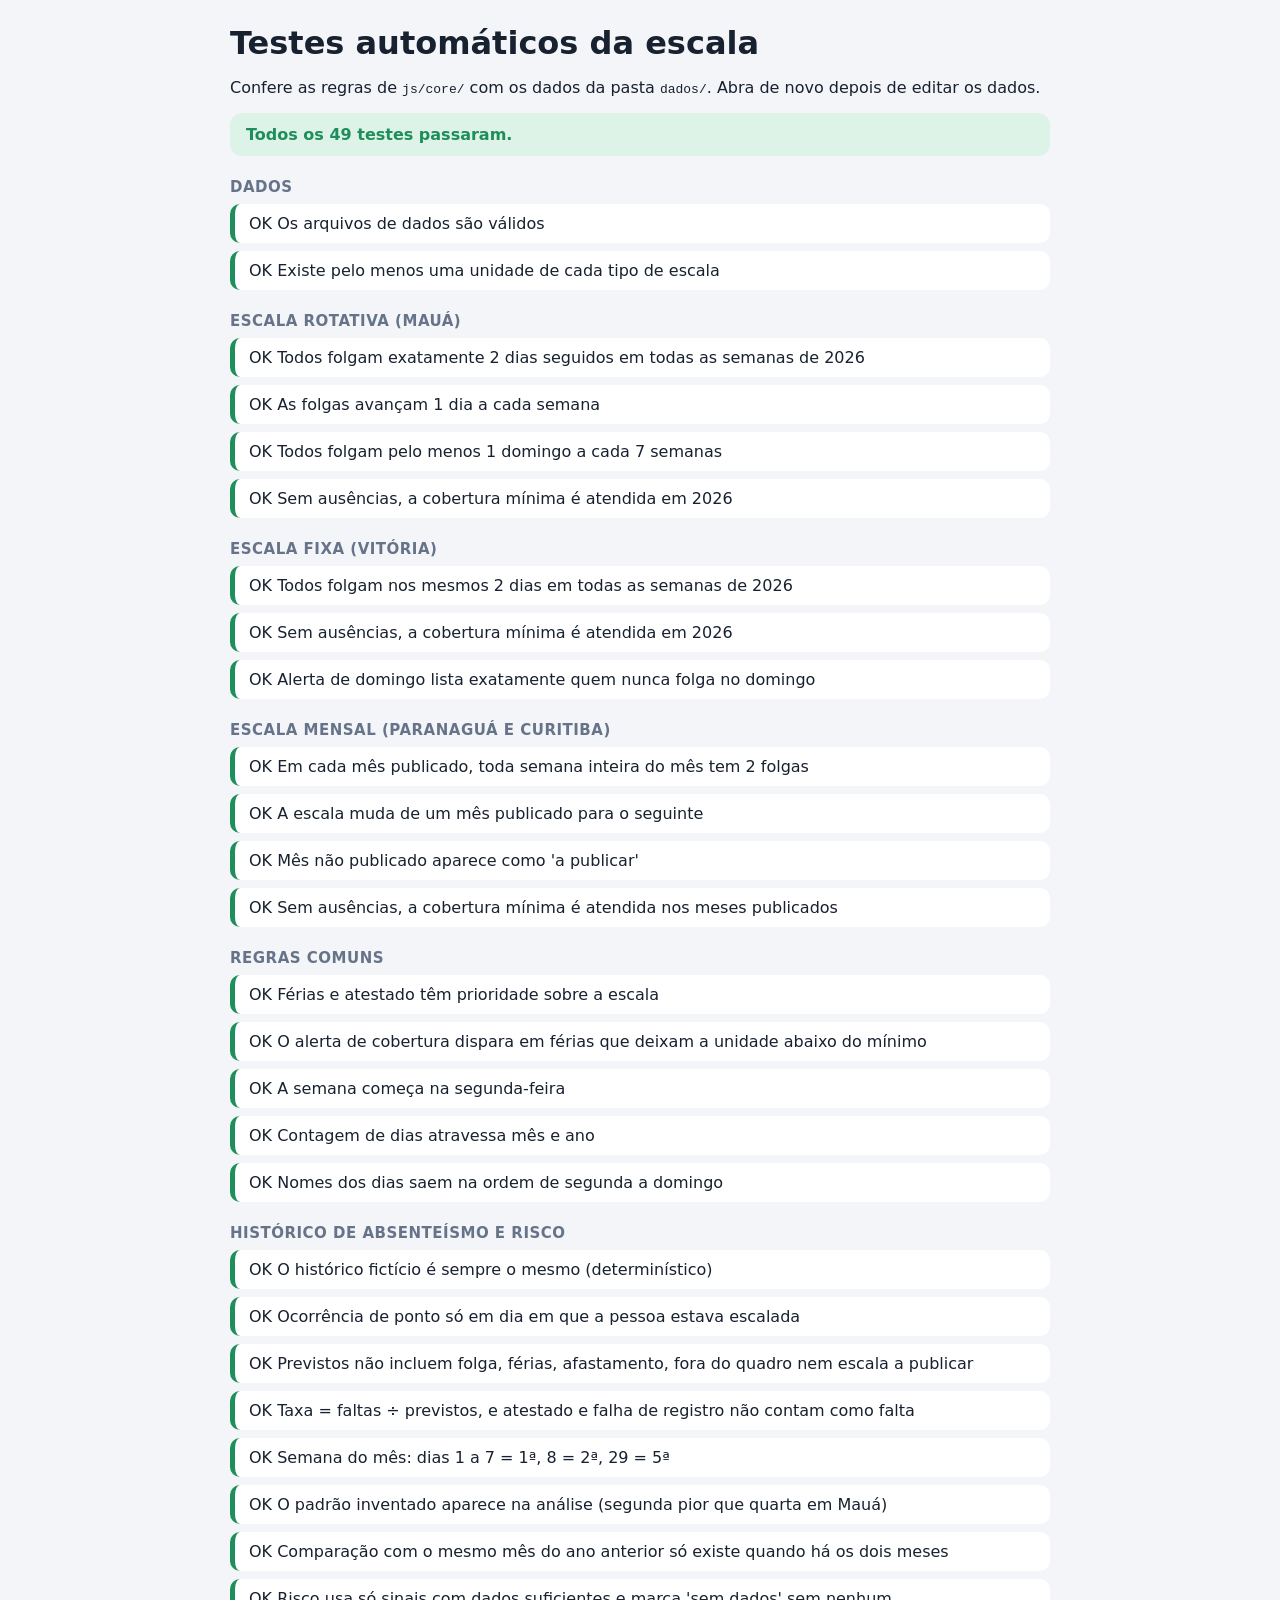
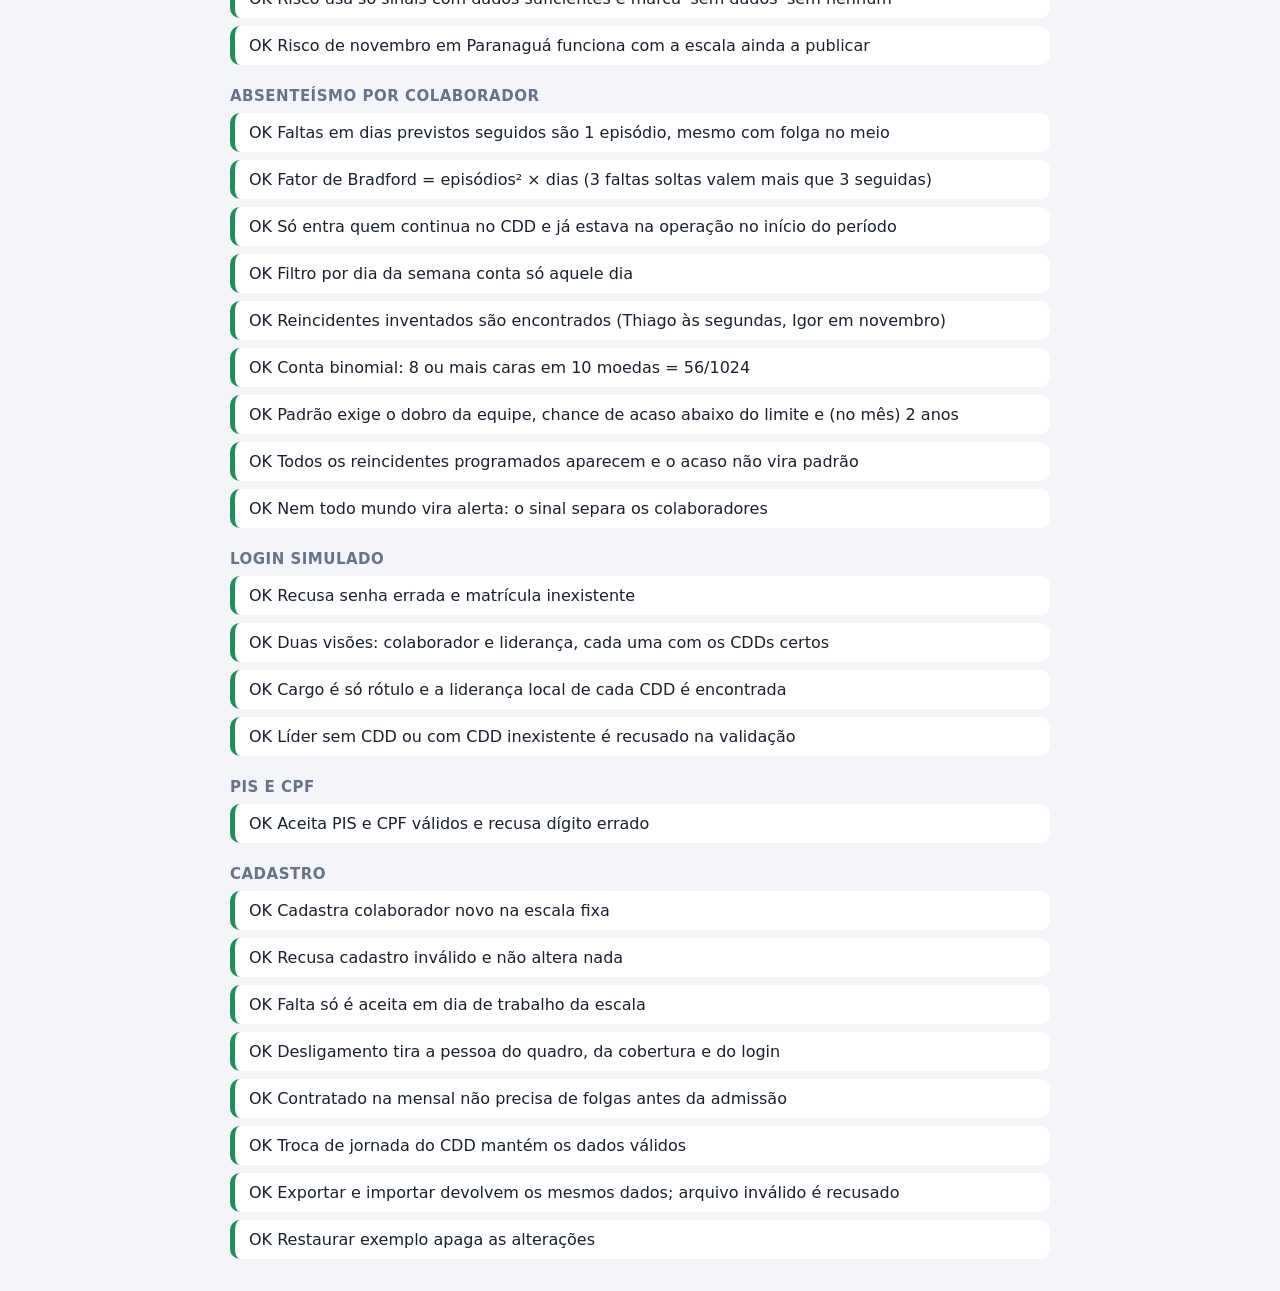
==== commit f51e79bb: "Absenteísmo por colaborador com padrões testados estatisticamente (v0.10) Item 4 do pedido do MBL. N" ====
--- a/testes.html
+++ b/testes.html
@@ -4,7 +4,7 @@
   <meta charset="UTF-8">
   <meta name="viewport" content="width=device-width, initial-scale=1">
   <meta name="robots" content="noindex, nofollow">
-  <link rel="icon" type="image/svg+xml" href="img/icone.svg?v=0.9">
+  <link rel="icon" type="image/svg+xml" href="img/icone.svg?v=0.10">
   <title>Consulta de Escala - Testes automáticos</title>
   <style>
     body { font-family: "Segoe UI", system-ui, Arial, sans-serif; background: #f3f5f9; color: #17212f; margin: 0; padding: 24px; }
@@ -28,22 +28,22 @@
   <div id="lista"></div>
 </main>
 
-<script src="dados/geral.js?v=0.9"></script>
-<script src="dados/unidades/maua.js?v=0.9"></script>
-<script src="dados/unidades/vitoria.js?v=0.9"></script>
-<script src="dados/unidades/paranagua.js?v=0.9"></script>
-<script src="dados/unidades/curitiba.js?v=0.9"></script>
-<script src="dados/historico-ficticio.js?v=0.9"></script>
-<script src="js/core/datas.js?v=0.9"></script>
-<script src="js/core/documentos.js?v=0.9"></script>
-<script src="js/core/regras/base.js?v=0.9"></script>
-<script src="js/core/regras/fixa.js?v=0.9"></script>
-<script src="js/core/regras/rotativa.js?v=0.9"></script>
-<script src="js/core/regras/mensal.js?v=0.9"></script>
-<script src="js/core/escala.js?v=0.9"></script>
-<script src="js/core/historico.js?v=0.9"></script>
-<script src="js/core/repositorio.js?v=0.9"></script>
-<script src="js/core/sessao.js?v=0.9"></script>
+<script src="dados/geral.js?v=0.10"></script>
+<script src="dados/unidades/maua.js?v=0.10"></script>
+<script src="dados/unidades/vitoria.js?v=0.10"></script>
+<script src="dados/unidades/paranagua.js?v=0.10"></script>
+<script src="dados/unidades/curitiba.js?v=0.10"></script>
+<script src="dados/historico-ficticio.js?v=0.10"></script>
+<script src="js/core/datas.js?v=0.10"></script>
+<script src="js/core/documentos.js?v=0.10"></script>
+<script src="js/core/regras/base.js?v=0.10"></script>
+<script src="js/core/regras/fixa.js?v=0.10"></script>
+<script src="js/core/regras/rotativa.js?v=0.10"></script>
+<script src="js/core/regras/mensal.js?v=0.10"></script>
+<script src="js/core/escala.js?v=0.10"></script>
+<script src="js/core/historico.js?v=0.10"></script>
+<script src="js/core/repositorio.js?v=0.10"></script>
+<script src="js/core/sessao.js?v=0.10"></script>
 <script>
 (function () {
   "use strict";
@@ -254,15 +254,15 @@
     (H.semanaDoMes(D.deIso("2026-11-01")) === 1 && H.semanaDoMes(D.deIso("2026-11-07")) === 1 &&
      H.semanaDoMes(D.deIso("2026-11-08")) === 2 && H.semanaDoMes(D.deIso("2026-11-29")) === 5) || "semana errada");
   teste("O padrão inventado aparece na análise (segunda pior que quarta em Mauá)", () => {
-    const dias = H.porDiaSemana(R.unidade("maua"), H.janela(15));
+    const dias = H.porDiaSemana(R.unidade("maua"), H.janela(24));
     const seg = dias.find((x) => x.dia === 1).taxa, qua = dias.find((x) => x.dia === 3).taxa;
     return seg > qua || `segunda ${seg} x quarta ${qua}`;
   });
   teste("Comparação com o mesmo mês do ano anterior só existe quando há os dois meses", () => {
     const meses = H.porMes(R.unidade("vitoria"));
     const set26 = meses.find((m) => D.chaveMes(m.mes) === "2026-09");
-    const out25 = meses.find((m) => D.chaveMes(m.mes) === "2025-10");
-    return (set26.varAnoAnterior != null && out25.varAnoAnterior == null && out25.varMesAnterior != null) || "comparação errada";
+    const out24 = meses.find((m) => D.chaveMes(m.mes) === "2024-10"); // primeiro ano do histórico: sem ano anterior
+    return (set26.varAnoAnterior != null && out24.varAnoAnterior == null && out24.varMesAnterior != null) || "comparação errada";
   });
   teste("Risco usa só sinais com dados suficientes e marca 'sem dados' sem nenhum", () => {
     const u = R.unidade("curitiba");
@@ -274,6 +274,68 @@
   teste("Risco de novembro em Paranaguá funciona com a escala ainda a publicar", () => {
     const r = H.riscoDoDia(R.unidade("paranagua"), D.deIso("2026-11-16"));
     return (r.escalados === null && r.estimativa != null) || JSON.stringify({ escalados: r.escalados, estimativa: r.estimativa });
+  });
+
+  /* ---------- Por colaborador ---------- */
+  secao("Absenteísmo por colaborador");
+  const reg = (iso, tipo) => ({ data: D.deIso(iso), tipo });
+  teste("Faltas em dias previstos seguidos são 1 episódio, mesmo com folga no meio", () => {
+    // sábado e segunda previstos (domingo de folga não aparece na lista), depois presença, depois falta
+    const eps = H.episodios([reg("2026-09-05", "falta"), reg("2026-09-07", "falta"), reg("2026-09-08", "presenca"), reg("2026-09-09", "falta")]);
+    return (eps.length === 2 && eps[0].dias === 2 && eps[1].dias === 1) || JSON.stringify(eps);
+  });
+  teste("Fator de Bradford = episódios² × dias (3 faltas soltas valem mais que 3 seguidas)", () => {
+    const soltas = H.bradford([{ dias: 1 }, { dias: 1 }, { dias: 1 }]);
+    const seguidas = H.bradford([{ dias: 3 }]);
+    return (soltas === 27 && seguidas === 3) || `${soltas} e ${seguidas}`;
+  });
+  teste("Só entra quem continua no CDD e já estava na operação no início do período", () => {
+    const u = R.unidade("maua");
+    u.equipe.push({ matricula: "19999", pis: "52998224725", nome: "Temporário", funcao: "Ajudante", rota: "Rota 199", posicaoInicial: 0, admissao: "2026-08-01" });
+    R.reindexar();
+    const r = H.porColaborador(u, H.janela(6));
+    u.equipe.pop();
+    R.reindexar();
+    const entrou = r.pessoas.some((x) => x.pessoa.matricula === "19999");
+    return (!entrou && r.foraDaAnalise === 1 && r.pessoas.length === 6) || JSON.stringify({ entrou, fora: r.foraDaAnalise, n: r.pessoas.length });
+  });
+  teste("Filtro por dia da semana conta só aquele dia", () => {
+    const u = R.unidade("maua");
+    const j = H.janela(24);
+    const x = H.porColaborador(u, j, { dia: 1 }).pessoas.find((p) => p.pessoa.matricula === "10005");
+    const segundas = H.registros(u).filter((r) => r.matricula === "10005" && r.dia === 1 && r.data >= j.inicio && r.data <= j.fim);
+    return (x.filtro.previstos === segundas.length && x.filtro.faltas === segundas.filter((r) => r.tipo === "falta").length) || JSON.stringify(x.filtro);
+  });
+  teste("Reincidentes inventados são encontrados (Thiago às segundas, Igor em novembro)", () => {
+    const thiago = H.detalheColaborador(R.unidade("maua"), "10005").padroes;
+    const igor = H.detalheColaborador(R.unidade("curitiba"), "40005").padroes;
+    return (thiago.some((p) => p.tipo === "dia" && p.dia === 1) && igor.some((p) => p.tipo === "mes" && p.mes === 10)) ||
+      JSON.stringify({ thiago, igor });
+  });
+  teste("Conta binomial: 8 ou mais caras em 10 moedas = 56/1024", () => {
+    const v = H.caudaBinomial(8, 10, 0.5);
+    return Math.abs(v - 56 / 1024) < 1e-9 || v;
+  });
+  teste("Padrão exige o dobro da equipe, chance de acaso abaixo do limite e (no mês) 2 anos", () => {
+    for (const u of R.unidades()) for (const p of u.equipe) {
+      const ruim = H.detalheColaborador(u, p.matricula).padroes.find((pd) =>
+        pd.taxa < 2 * pd.equipe || pd.faltas < 3 || pd.acaso >= H.LIMITE_ACASO || (pd.tipo === "mes" && pd.anos < 2));
+      if (ruim) return `${p.nome}: ${JSON.stringify(ruim)}`;
+    }
+    return true;
+  });
+  teste("Todos os reincidentes programados aparecem e o acaso não vira padrão", () => {
+    const esperados = { "10005": "dia", "20005": "dia", "30005": "dia", "40003": "dia", "40005": "mes" };
+    const achados = R.unidades().flatMap((u) => u.equipe.flatMap((p) =>
+      H.detalheColaborador(u, p.matricula).padroes.map((pd) => ({ matricula: p.matricula, tipo: pd.tipo }))));
+    const faltando = Object.entries(esperados).filter(([m, t]) => !achados.some((a) => a.matricula === m && a.tipo === t));
+    const inesperados = achados.filter((a) => !(a.matricula in esperados));
+    return (!faltando.length && inesperados.length <= 1) || JSON.stringify({ faltando, inesperados });
+  });
+  teste("Nem todo mundo vira alerta: o sinal separa os colaboradores", () => {
+    const niveis = R.unidades().flatMap((u) => H.porColaborador(u, H.janela(12)).pessoas.map((x) => x.nivel));
+    const normais = niveis.filter((n) => n === "normal").length;
+    return (normais >= niveis.length / 3 && niveis.some((n) => n === "alto")) || `${normais} normais de ${niveis.length}: ${niveis.join(",")}`;
   });
 
   /* ---------- Login ---------- */
